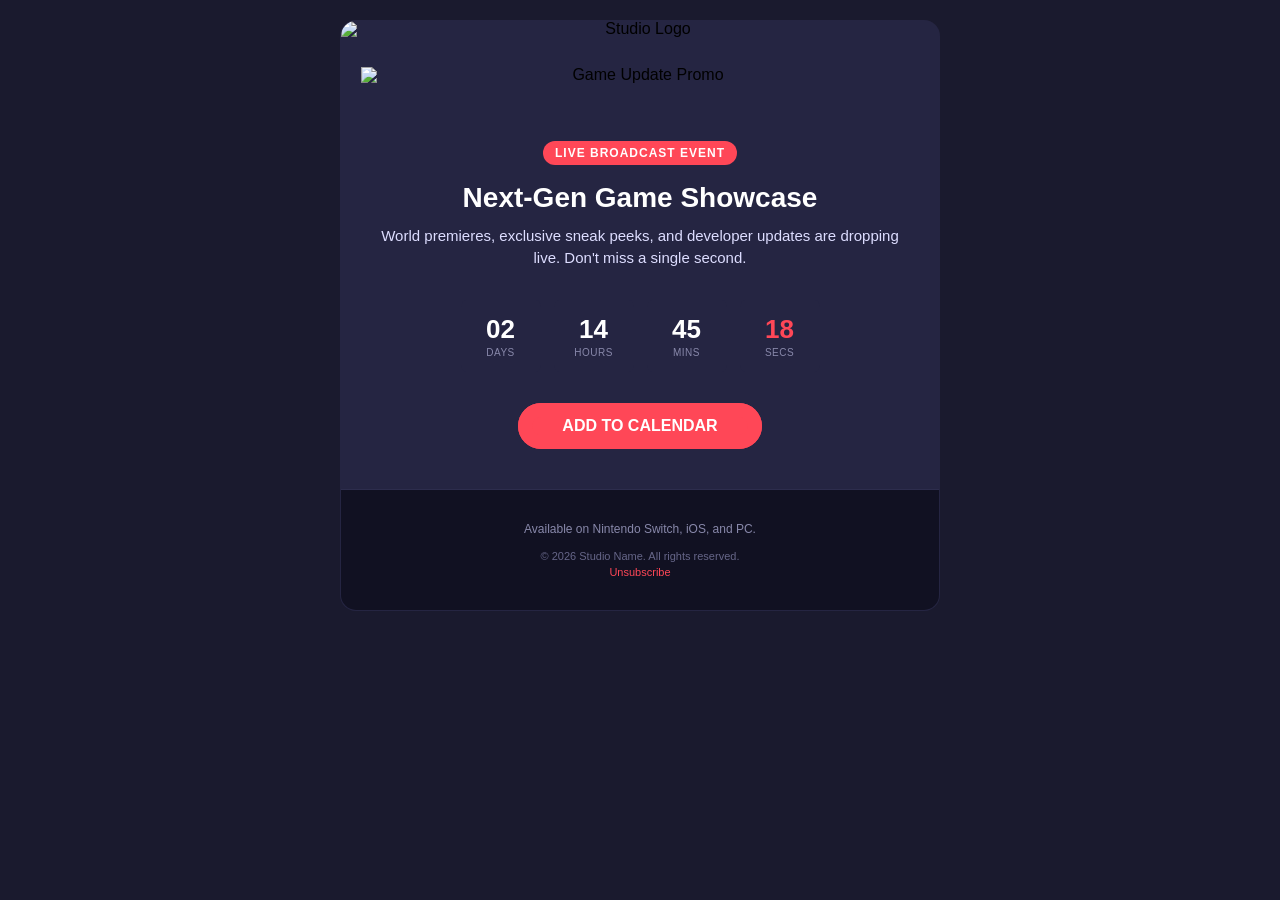
==== emails/live-countdown.html @ d5d8c66b "replaced project c with countdown email" ====
<!DOCTYPE html>
<html lang="en" xmlns:v="urn:schemas-microsoft-com:vml" xmlns:o="urn:schemas-microsoft-com:office:office">
    <head>
        <meta charset="utf-8">
        <meta name="viewport" content="width=device-width, initial-scale=1.0">
        <meta name="x-apple-disable-message-reformatting">
        <!--[if mso]>
        <noscript>
          <xml>
            <o:OfficeDocumentSettings>
              <o:AllowPNG/>
              <o:PixelsPerInch>96</o:PixelsPerInch>
            </o:OfficeDocumentSettings>
          </xml>
        </noscript>
        <![endif]-->
        <title>Live Event Showcase Countdown</title>
        <style>
          /* Reset styles for consistency across email clients */
          html, body { margin: 0 auto !important; padding: 0 !important; height: 100% !important; width: 100% !important; background-color: #1a1a2e; font-family: 'Helvetica Neue', Helvetica, Arial, sans-serif; -webkit-text-size-adjust: 100%; -ms-text-size-adjust: 100%; }
          table, td { mso-table-lspace: 0pt !important; mso-table-rspace: 0pt !important; border-collapse: collapse !important; }
          img { border: 0; height: auto; line-height: 100%; outline: none; text-decoration: none; display: block; }
          a { text-decoration: none; }
          th { font-weight: normal; }
          
          /* Responsive overrides for mobile screens */
          @media screen and (max-width: 600px) {
            .email-container { width: 100% !important; max-width: 100% !important; }
            .col-stack { display: block !important; width: 100% !important; max-width: 100% !important; box-sizing: border-box !important; padding-left: 0 !important; padding-right: 0 !important; }
            .stat-padding { padding-bottom: 15px !important; }
            .stat-spacer { display: none !important; }
            .padding-mobile { padding-left: 20px !important; padding-right: 20px !important; }
            .center-mobile { text-align: center !important; }
          }
      
          /* Force Dark Mode consistency */
          @media (prefers-color-scheme: dark) {
            .dark-bg { background-color: #111122 !important; }
            .dark-text { color: #ffffff !important; }
          }
        </style>
      </head>
      <body class="dark-bg" style="background-color: #1a1a2e; margin: 0; padding: 0; width: 100% !important; -webkit-text-size-adjust: 100%; -ms-text-size-adjust: 100%;">
      
  <!-- HIDDEN PREHEADER TEXT -->
  <div style="display: none; font-size: 1px; line-height: 1px; max-height: 0px; max-width: 0px; opacity: 0; overflow: hidden; mso-hide: all; font-family: sans-serif;">
    Set your alarms! The global showcase broadcast begins shortly. Secure your digital seat.   &zwnj;&nbsp;&zwnj;&nbsp;&zwnj;&nbsp;&zwnj;&nbsp;&zwnj;&nbsp;&zwnj;&nbsp;&zwnj;&nbsp;&zwnj;&nbsp;&zwnj;&nbsp;&zwnj;&nbsp;&zwnj;&nbsp;&zwnj;&nbsp;&zwnj;&nbsp;&zwnj;&nbsp;&zwnj;&nbsp;&zwnj;&nbsp;&zwnj;&nbsp;&zwnj;&nbsp;
 
  </div>

  <table role="presentation" width="100%" cellspacing="0" cellpadding="0" border="0" style="background-color: #1a1a2e;">
    <tr>
      <td align="center" style="padding: 20px 10px;">
        
        <!--[if mso]> 
        <table role="presentation" align="center" width="600" style="width:600px;">
        <tr>
        <td>
        <![endif]-->

        <table role="presentation" width="100%" max-width="600" cellspacing="0" cellpadding="0" border="0" style="background-color: #252542; max-width: 600px; border-radius: 16px; overflow: hidden; border: 1px solid #2d2d4d;" class="email-container">
          
            <!-- HEADER: Logo -->
            <tr>
              <td align="center" style="padding: 0px 0px 30px 0px;">
                <img src="https://media.licdn.com/dms/image/v2/D4E3DAQEwebjljfkAxQ/image-scale_191_1128/image-scale_191_1128/0/1687354787861/sunblink_entertainment_cover?e=1780153200&v=beta&t=H6vJReVIew43sWzj0MPGXM0uVN8tAKWeYG3JqyY-iiA" alt="Studio Logo" width="600" style="width: 100%; max-width: 100%;">
              </td>
            </tr>
  
            <!-- HERO SECTION: Banner Image -->
            <tr>
              <td align="center" style="padding: 0px 20px 20px 20px;">
                <img src="https://assetsio.gnwcdn.com/_keyart01-optimized.png?width=2240&height=1710&fit=bounds&quality=85&format=jpg&auto=webp" alt="Game Update Promo" width="600" style="width: 100%; max-width: 100%;">
              </td>
            </tr>
  

          <!-- CALL TO ACTION INFO -->
          <tr>
            <td align="center" style="padding: 40px 40px 20px 40px;" class="padding-mobile">
              <span style="background-color: #ff4757; color: #ffffff; font-size: 12px; font-weight: bold; padding: 5px 12px; border-radius: 20px; text-transform: uppercase; letter-spacing: 1px;">Live Broadcast Event</span>
              <h1 style="margin: 20px 0 10px 0; color: #ffffff; font-size: 28px; font-weight: 800; line-height: 34px; text-align: center;">Next-Gen Game Showcase</h1>
              <p style="margin: 0; color: #ddddff; font-size: 15px; line-height: 22px; text-align: center;">
                World premieres, exclusive sneak peeks, and developer updates are dropping live. Don't miss a single second.
              </p>
            </td>
          </tr>
                    <!-- DYNAMIC COUNTDOWN TIMER CANVAS -->
                    <tr>
                      <td align="center" style="padding: 10px 40px 30px 40px; font-size: 0;" class="padding-mobile">
                        
                        <!--[if mso]>
                        <table role="presentation" width="360" cellspacing="0" cellpadding="0" border="0" align="center">
                        <tr>
                        <td width="80" valign="top">
                        <![endif]-->
                        
                        <!-- Days Column (Wrapped in dynamic block cell) -->
                        <div class="col-stack timer-padding" style="display: inline-block; width: 80px; vertical-align: top;">
                          <table role="presentation" width="100%" cellspacing="0" cellpadding="0" border="0" style="background-color: #252542; border-radius: 8px;">
                            <tr>
                              <td align="center" style="padding: 15px 5px;">
                                <p style="margin: 0; color: #ffffff; font-family: sans-serif; font-size: 26px; font-weight: bold; line-height: 30px;">02</p>
                                <p style="margin: 3px 0 0 0; color: #8888aa; font-family: sans-serif; font-size: 10px; text-transform: uppercase; letter-spacing: 0.5px;">Days</p>
                              </td>
                            </tr>
                          </table>
                        </div>
          
                        <!--[if mso]>
                        </td>
                        <td width="13" style="width:13px;">&nbsp;</td>
                        <td width="80" valign="top">
                        <![endif]-->
                        <!--[if !mso]><!--><div class="timer-spacer" style="display: inline-block; width: 13px; height: 10px;">&nbsp;</div><!--<![endif]-->
          
                        <!-- Hours Column -->
                        <div class="col-stack timer-padding" style="display: inline-block; width: 80px; vertical-align: top;">
                          <table role="presentation" width="100%" cellspacing="0" cellpadding="0" border="0" style="background-color: #252542; border-radius: 8px;">
                            <tr>
                              <td align="center" style="padding: 15px 5px;">
                                <p style="margin: 0; color: #ffffff; font-family: sans-serif; font-size: 26px; font-weight: bold; line-height: 30px;">14</p>
                                <p style="margin: 3px 0 0 0; color: #8888aa; font-family: sans-serif; font-size: 10px; text-transform: uppercase; letter-spacing: 0.5px;">Hours</p>
                              </td>
                            </tr>
                          </table>
                        </div>
          
                        <!--[if mso]>
                        </td>
                        <td width="13" style="width:13px;">&nbsp;</td>
                        <td width="80" valign="top">
                        <![endif]-->
                        <!--[if !mso]><!--><div class="timer-spacer" style="display: inline-block; width: 13px; height: 10px;">&nbsp;</div><!--<![endif]-->
          
                        <!-- Mins Column -->
                        <div class="col-stack timer-padding" style="display: inline-block; width: 80px; vertical-align: top;">
                          <table role="presentation" width="100%" cellspacing="0" cellpadding="0" border="0" style="background-color: #252542; border-radius: 8px;">
                            <tr>
                              <td align="center" style="padding: 15px 5px;">
                                <p style="margin: 0; color: #ffffff; font-family: sans-serif; font-size: 26px; font-weight: bold; line-height: 30px;">45</p>
                                <p style="margin: 3px 0 0 0; color: #8888aa; font-family: sans-serif; font-size: 10px; text-transform: uppercase; letter-spacing: 0.5px;">Mins</p>
                              </td>
                            </tr>
                          </table>
                        </div>
          
                        <!--[if mso]>
                        </td>
                        <td width="13" style="width:13px;">&nbsp;</td>
                        <td width="80" valign="top">
                        <![endif]-->
                        <!--[if !mso]><!--><div class="timer-spacer" style="display: inline-block; width: 13px; height: 10px;">&nbsp;</div><!--<![endif]-->
          
                        <!-- Secs Column -->
                        <div class="col-stack" style="display: inline-block; width: 80px; vertical-align: top;">
                          <table role="presentation" width="100%" cellspacing="0" cellpadding="0" border="0" style="background-color: #252542; border-radius: 8px;">
                            <tr>
                              <td align="center" style="padding: 15px 5px;">
                                <p style="margin: 0; color: #ff4757; font-family: sans-serif; font-size: 26px; font-weight: bold; line-height: 30px;">18</p>
                                <p style="margin: 3px 0 0 0; color: #8888aa; font-family: sans-serif; font-size: 10px; text-transform: uppercase; letter-spacing: 0.5px;">Secs</p>
                              </td>
                            </tr>
                          </table>
                        </div>
          
                        <!--[if mso]>
                        </td>
                        </tr>
                        </table>
                        <![endif]-->
          
                      </td>
                    </tr>
          
                    <!-- INTERACTIVE CTA BUTTON ROW -->
                    <tr>
                      <td align="center" style="padding: 0px 40px 40px 40px;" class="padding-mobile">
                        <table role="presentation" cellspacing="0" cellpadding="0" border="0" align="center">
                          <tr>
                            <td align="center" style="background-color: #ff4757; border-radius: 25px;">
                              <a href="https://example.com" target="_blank" class="live-button" style="background-color: #ff4757; border: 14px solid #ff4757; padding: 0 30px; color: #ffffff; font-family: sans-serif; font-size: 16px; font-weight: bold; text-decoration: none; display: inline-block; border-radius: 25px; transition: all 0.3s ease;">ADD TO CALENDAR</a>
                            </td>
                          </tr></table></td>
                    </tr>
                    <!-- FOOTER -->
                    <tr>
                     <td align="center" style="background-color: #111122; padding: 30px 20px; border-top: 1px solid #2d2d4d;">
              <p style="margin: 0 0 10px 0; color: #8888aa; font-family: sans-serif; font-size: 12px; line-height: 18px;">Available on Nintendo Switch, iOS, and PC.</p>
              <p style="margin: 0; color: #666688; font-family: sans-serif; font-size: 11px; line-height: 16px;">&copy; 2026 Studio Name. All rights reserved.<br><a href="#" style="color: #ff4757; text-decoration: none;">Unsubscribe</a></p>
            </td>
          </tr>
        </table>
       </td>
     </tr>
    </table> 
    </body>
</html>
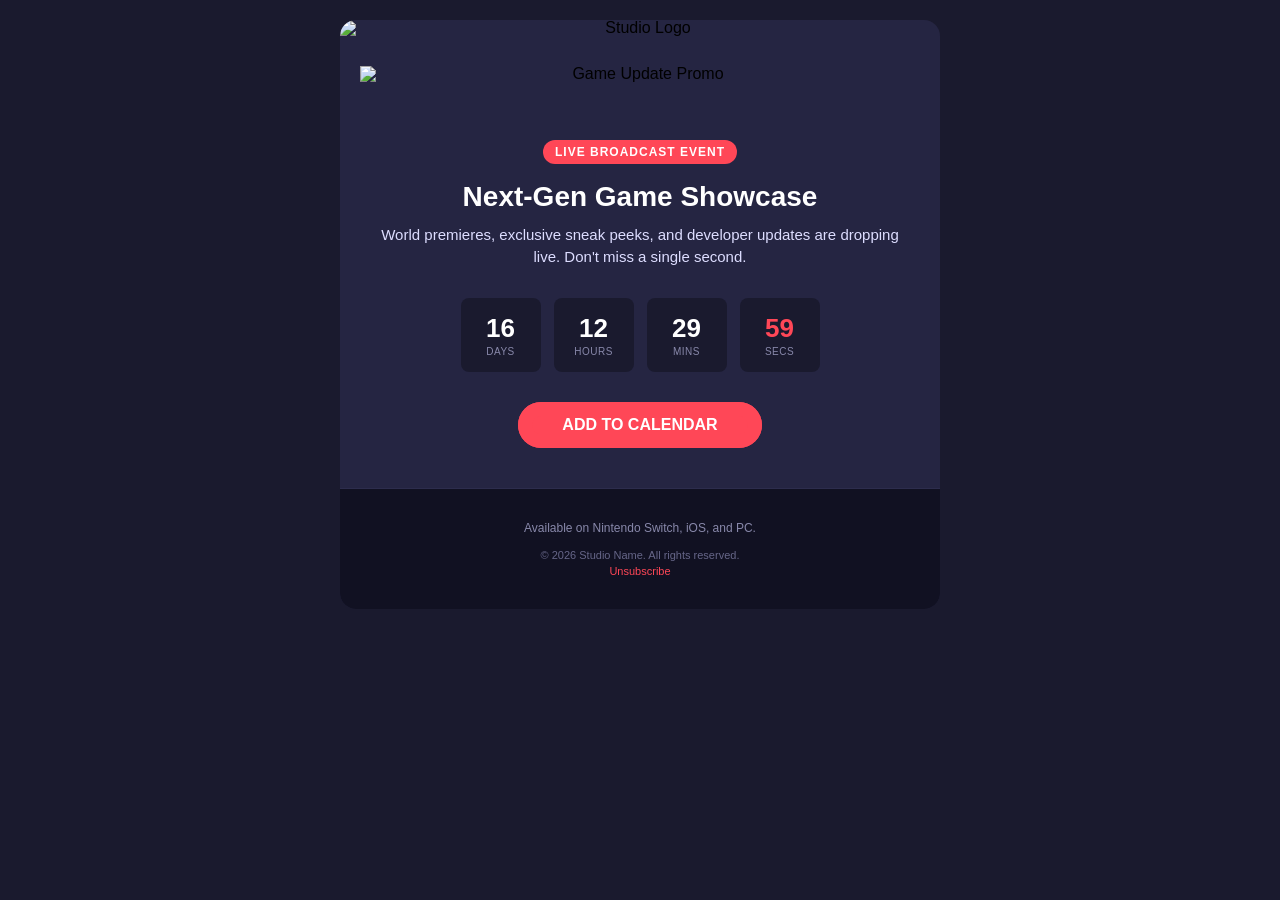
==== commit d4b03e7d: "added project d, revised copy" ====
--- a/emails/live-countdown.html
+++ b/emails/live-countdown.html
@@ -1,80 +1,77 @@
 <!DOCTYPE html>
 <html lang="en" xmlns:v="urn:schemas-microsoft-com:vml" xmlns:o="urn:schemas-microsoft-com:office:office">
-    <head>
-        <meta charset="utf-8">
-        <meta name="viewport" content="width=device-width, initial-scale=1.0">
-        <meta name="x-apple-disable-message-reformatting">
-        <!--[if mso]>
-        <noscript>
-          <xml>
-            <o:OfficeDocumentSettings>
-              <o:AllowPNG/>
-              <o:PixelsPerInch>96</o:PixelsPerInch>
-            </o:OfficeDocumentSettings>
-          </xml>
-        </noscript>
-        <![endif]-->
-        <title>Live Event Showcase Countdown</title>
-        <style>
-          /* Reset styles for consistency across email clients */
-          html, body { margin: 0 auto !important; padding: 0 !important; height: 100% !important; width: 100% !important; background-color: #1a1a2e; font-family: 'Helvetica Neue', Helvetica, Arial, sans-serif; -webkit-text-size-adjust: 100%; -ms-text-size-adjust: 100%; }
-          table, td { mso-table-lspace: 0pt !important; mso-table-rspace: 0pt !important; border-collapse: collapse !important; }
-          img { border: 0; height: auto; line-height: 100%; outline: none; text-decoration: none; display: block; }
-          a { text-decoration: none; }
-          th { font-weight: normal; }
-          
-          /* Responsive overrides for mobile screens */
-          @media screen and (max-width: 600px) {
-            .email-container { width: 100% !important; max-width: 100% !important; }
-            .col-stack { display: block !important; width: 100% !important; max-width: 100% !important; box-sizing: border-box !important; padding-left: 0 !important; padding-right: 0 !important; }
-            .stat-padding { padding-bottom: 15px !important; }
-            .stat-spacer { display: none !important; }
-            .padding-mobile { padding-left: 20px !important; padding-right: 20px !important; }
-            .center-mobile { text-align: center !important; }
-          }
-      
-          /* Force Dark Mode consistency */
-          @media (prefers-color-scheme: dark) {
-            .dark-bg { background-color: #111122 !important; }
-            .dark-text { color: #ffffff !important; }
-          }
-        </style>
-      </head>
-      <body class="dark-bg" style="background-color: #1a1a2e; margin: 0; padding: 0; width: 100% !important; -webkit-text-size-adjust: 100%; -ms-text-size-adjust: 100%;">
-      
-  <!-- HIDDEN PREHEADER TEXT -->
+<head>
+  <meta charset="utf-8">
+  <meta name="viewport" content="width=device-width, initial-scale=1.0">
+  <meta name="x-apple-disable-message-reformatting">
+  <!--[if mso]>
+  <noscript>
+    <xml>
+      <o:OfficeDocumentSettings>
+        <o:AllowPNG/>
+        <o:PixelsPerInch>96</o:PixelsPerInch>
+      </o:OfficeDocumentSettings>
+    </xml>
+  </noscript>
+  <![endif]-->
+  <title>Live Event Showcase Countdown</title>
+  <style>
+    /* Reset styles for consistency across email clients */
+    html, body { margin: 0 auto !important; padding: 0 !important; height: 100% !important; width: 100% !important; background-color: #1a1a2e; font-family: 'Helvetica Neue', Helvetica, Arial, sans-serif; -webkit-text-size-adjust: 100%; -ms-text-size-adjust: 100%; }
+    table, td { mso-table-lspace: 0pt !important; mso-table-rspace: 0pt !important; border-collapse: collapse !important; }
+    img { border: 0; height: auto; line-height: 100%; outline: none; text-decoration: none; display: block; }
+    a { text-decoration: none; }
+    th { font-weight: normal; }
+
+    /* Responsive overrides for mobile screens */
+    @media screen and (max-width: 600px) {
+      .email-container { width: 100% !important; max-width: 100% !important; }
+      .col-stack { display: block !important; width: 100% !important; max-width: 100% !important; box-sizing: border-box !important; padding-left: 0 !important; padding-right: 0 !important; }
+      .timer-padding { padding-bottom: 15px !important; }
+      .timer-spacer { display: none !important; }
+      .padding-mobile { padding-left: 20px !important; padding-right: 20px !important; }
+      .center-mobile { text-align: center !important; }
+    }
+  </style>
+</head>
+<body class="dark-bg" style="background-color: #1a1a2e; margin: 0; padding: 0; width: 100% !important; -webkit-text-size-adjust: 100%; -ms-text-size-adjust: 100%;">
+
+    <!-- HIDDEN PREHEADER TEXT -->
   <div style="display: none; font-size: 1px; line-height: 1px; max-height: 0px; max-width: 0px; opacity: 0; overflow: hidden; mso-hide: all; font-family: sans-serif;">
-    Set your alarms! The global showcase broadcast begins shortly. Secure your digital seat.   &zwnj;&nbsp;&zwnj;&nbsp;&zwnj;&nbsp;&zwnj;&nbsp;&zwnj;&nbsp;&zwnj;&nbsp;&zwnj;&nbsp;&zwnj;&nbsp;&zwnj;&nbsp;&zwnj;&nbsp;&zwnj;&nbsp;&zwnj;&nbsp;&zwnj;&nbsp;&zwnj;&nbsp;&zwnj;&nbsp;&zwnj;&nbsp;&zwnj;&nbsp;&zwnj;&nbsp;
- 
+    Set your alarms! The global showcase broadcast begins shortly. Secure your digital seat. &zwnj;&nbsp;&zwnj;&nbsp;&zwnj;&nbsp;&zwnj;&nbsp;&zwnj;&nbsp;&zwnj;&nbsp;&zwnj;&nbsp;&zwnj;&nbsp;&zwnj;&nbsp;&zwnj;&nbsp;&zwnj;&nbsp;&zwnj;&nbsp;&zwnj;&nbsp;&zwnj;&nbsp;&zwnj;&nbsp;&zwnj;&nbsp;&zwnj;&nbsp;&zwnj;&nbsp;
+  
   </div>
 
-  <table role="presentation" width="100%" cellspacing="0" cellpadding="0" border="0" style="background-color: #1a1a2e;">
+  <!-- Wrapper Table -->
+  <table role="presentation" width="100%" cellspacing="0" cellpadding="0" border="0" style="background-color: #1a1a2e;" class="dark-bg">
     <tr>
       <td align="center" style="padding: 20px 10px;">
         
-        <!--[if mso]> 
+        <!-- Outlook 600px Constraint Wrapper -->
+        <!--[if mso]>
         <table role="presentation" align="center" width="600" style="width:600px;">
         <tr>
         <td>
         <![endif]-->
 
-        <table role="presentation" width="100%" max-width="600" cellspacing="0" cellpadding="0" border="0" style="background-color: #252542; max-width: 600px; border-radius: 16px; overflow: hidden; border: 1px solid #2d2d4d;" class="email-container">
+        <!-- Main Email Container -->
+        <table role="presentation" width="100%" max-width="600" cellspacing="0" cellpadding="0" border="0" style="background-color: #252542; max-width: 600px; border-radius: 16px; overflow: hidden;" class="email-container">
           
-            <!-- HEADER: Logo -->
-            <tr>
-              <td align="center" style="padding: 0px 0px 30px 0px;">
-                <img src="https://media.licdn.com/dms/image/v2/D4E3DAQEwebjljfkAxQ/image-scale_191_1128/image-scale_191_1128/0/1687354787861/sunblink_entertainment_cover?e=1780153200&v=beta&t=H6vJReVIew43sWzj0MPGXM0uVN8tAKWeYG3JqyY-iiA" alt="Studio Logo" width="600" style="width: 100%; max-width: 100%;">
-              </td>
-            </tr>
-  
-            <!-- HERO SECTION: Banner Image -->
-            <tr>
-              <td align="center" style="padding: 0px 20px 20px 20px;">
-                <img src="https://assetsio.gnwcdn.com/_keyart01-optimized.png?width=2240&height=1710&fit=bounds&quality=85&format=jpg&auto=webp" alt="Game Update Promo" width="600" style="width: 100%; max-width: 100%;">
-              </td>
-            </tr>
-  
-
+          <!-- HEADER: Logo -->
+          <tr>
+            <td align="center" style="padding: 0px 0px 30px 0px;">
+              <img src="https://media.licdn.com/dms/image/v2/D4E3DAQEwebjljfkAxQ/image-scale_191_1128/image-scale_191_1128/0/1687354787861/sunblink_entertainment_cover?e=1780153200&v=beta&t=H6vJReVIew43sWzj0MPGXM0uVN8tAKWeYG3JqyY-iiA" alt="Studio Logo" width="600" style="width: 100%; max-width: 100%;">
+            </td>
+          </tr>
+
+          <!-- HERO SECTION: Banner Image -->
+          <tr>
+            <td align="center" style="padding: 0px 20px 20px 20px;">
+              <img src="https://assetsio.gnwcdn.com/_keyart01-optimized.png?width=2240&height=1710&fit=bounds&quality=85&format=jpg&auto=webp" alt="Game Update Promo" width="600" style="width: 100%; max-width: 100%;">
+            </td>
+          </tr>
+
+          
           <!-- CALL TO ACTION INFO -->
           <tr>
             <td align="center" style="padding: 40px 40px 20px 40px;" class="padding-mobile">
@@ -85,98 +82,102 @@
               </p>
             </td>
           </tr>
-                    <!-- DYNAMIC COUNTDOWN TIMER CANVAS -->
-                    <tr>
-                      <td align="center" style="padding: 10px 40px 30px 40px; font-size: 0;" class="padding-mobile">
-                        
-                        <!--[if mso]>
-                        <table role="presentation" width="360" cellspacing="0" cellpadding="0" border="0" align="center">
-                        <tr>
-                        <td width="80" valign="top">
-                        <![endif]-->
-                        
-                        <!-- Days Column (Wrapped in dynamic block cell) -->
-                        <div class="col-stack timer-padding" style="display: inline-block; width: 80px; vertical-align: top;">
-                          <table role="presentation" width="100%" cellspacing="0" cellpadding="0" border="0" style="background-color: #252542; border-radius: 8px;">
-                            <tr>
-                              <td align="center" style="padding: 15px 5px;">
-                                <p style="margin: 0; color: #ffffff; font-family: sans-serif; font-size: 26px; font-weight: bold; line-height: 30px;">02</p>
-                                <p style="margin: 3px 0 0 0; color: #8888aa; font-family: sans-serif; font-size: 10px; text-transform: uppercase; letter-spacing: 0.5px;">Days</p>
-                              </td>
-                            </tr>
-                          </table>
-                        </div>
-          
-                        <!--[if mso]>
-                        </td>
-                        <td width="13" style="width:13px;">&nbsp;</td>
-                        <td width="80" valign="top">
-                        <![endif]-->
-                        <!--[if !mso]><!--><div class="timer-spacer" style="display: inline-block; width: 13px; height: 10px;">&nbsp;</div><!--<![endif]-->
-          
-                        <!-- Hours Column -->
-                        <div class="col-stack timer-padding" style="display: inline-block; width: 80px; vertical-align: top;">
-                          <table role="presentation" width="100%" cellspacing="0" cellpadding="0" border="0" style="background-color: #252542; border-radius: 8px;">
-                            <tr>
-                              <td align="center" style="padding: 15px 5px;">
-                                <p style="margin: 0; color: #ffffff; font-family: sans-serif; font-size: 26px; font-weight: bold; line-height: 30px;">14</p>
-                                <p style="margin: 3px 0 0 0; color: #8888aa; font-family: sans-serif; font-size: 10px; text-transform: uppercase; letter-spacing: 0.5px;">Hours</p>
-                              </td>
-                            </tr>
-                          </table>
-                        </div>
-          
-                        <!--[if mso]>
-                        </td>
-                        <td width="13" style="width:13px;">&nbsp;</td>
-                        <td width="80" valign="top">
-                        <![endif]-->
-                        <!--[if !mso]><!--><div class="timer-spacer" style="display: inline-block; width: 13px; height: 10px;">&nbsp;</div><!--<![endif]-->
-          
-                        <!-- Mins Column -->
-                        <div class="col-stack timer-padding" style="display: inline-block; width: 80px; vertical-align: top;">
-                          <table role="presentation" width="100%" cellspacing="0" cellpadding="0" border="0" style="background-color: #252542; border-radius: 8px;">
-                            <tr>
-                              <td align="center" style="padding: 15px 5px;">
-                                <p style="margin: 0; color: #ffffff; font-family: sans-serif; font-size: 26px; font-weight: bold; line-height: 30px;">45</p>
-                                <p style="margin: 3px 0 0 0; color: #8888aa; font-family: sans-serif; font-size: 10px; text-transform: uppercase; letter-spacing: 0.5px;">Mins</p>
-                              </td>
-                            </tr>
-                          </table>
-                        </div>
-          
-                        <!--[if mso]>
-                        </td>
-                        <td width="13" style="width:13px;">&nbsp;</td>
-                        <td width="80" valign="top">
-                        <![endif]-->
-                        <!--[if !mso]><!--><div class="timer-spacer" style="display: inline-block; width: 13px; height: 10px;">&nbsp;</div><!--<![endif]-->
-          
-                        <!-- Secs Column -->
-                        <div class="col-stack" style="display: inline-block; width: 80px; vertical-align: top;">
-                          <table role="presentation" width="100%" cellspacing="0" cellpadding="0" border="0" style="background-color: #252542; border-radius: 8px;">
-                            <tr>
-                              <td align="center" style="padding: 15px 5px;">
-                                <p style="margin: 0; color: #ff4757; font-family: sans-serif; font-size: 26px; font-weight: bold; line-height: 30px;">18</p>
-                                <p style="margin: 3px 0 0 0; color: #8888aa; font-family: sans-serif; font-size: 10px; text-transform: uppercase; letter-spacing: 0.5px;">Secs</p>
-                              </td>
-                            </tr>
-                          </table>
-                        </div>
-          
-                        <!--[if mso]>
-                        </td>
-                        </tr>
-                        </table>
-                        <![endif]-->
-          
-                      </td>
-                    </tr>
-          
-                    <!-- INTERACTIVE CTA BUTTON ROW -->
-                    <tr>
-                      <td align="center" style="padding: 0px 40px 40px 40px;" class="padding-mobile">
-                        <table role="presentation" cellspacing="0" cellpadding="0" border="0" align="center">
+
+          <!-- DYNAMIC COUNTDOWN TIMER CANVAS -->
+          <tr>
+            <td align="center" style="padding: 10px 40px 30px 40px; font-size: 0; text-align: center;" class="padding-mobile">
+              
+              <!--[if mso]>
+              <table role="presentation" width="360" cellspacing="0" cellpadding="0" border="0" align="center">
+              <tr>
+              <td width="80" valign="top">
+              <![endif]-->
+              
+              <!-- Days Container -->
+              <div class="col-stack timer-padding" style="display: inline-block; width: 80px; vertical-align: top;">
+                <table role="presentation" width="100%" cellspacing="0" cellpadding="0" border="0" style="background-color: #1a1a2e; border-radius: 8px;">
+                  <tr>
+                    <td align="center" style="padding: 15px 5px;">
+                      <p style="margin: 0; color: #ffffff; font-family: sans-serif; font-size: 26px; font-weight: bold; line-height: 30px;">00</p>
+                      <p style="margin: 3px 0 0 0; color: #8888aa; font-family: sans-serif; font-size: 10px; text-transform: uppercase; letter-spacing: 0.5px;">Days</p>
+                    </td>
+                  </tr>
+                </table>
+              </div>
+
+              <!--[if mso]>
+              </td>
+              <td width="13" style="width:13px;">&nbsp;</td>
+              <td width="80" valign="top">
+              <![endif]-->
+              <!--[if !mso]><!--><div class="timer-spacer" style="display: inline-block; width: 13px; height: 10px;">&nbsp;</div><!--<![endif]-->
+
+              <!-- Hours Container -->
+              <div class="col-stack timer-padding" style="display: inline-block; width: 80px; vertical-align: top;">
+                <table role="presentation" width="100%" cellspacing="0" cellpadding="0" border="0" style="background-color: #1a1a2e; border-radius: 8px;">
+                  <tr>
+                    <td align="center" style="padding: 15px 5px;">
+                      <p style="margin: 0; color: #ffffff; font-family: sans-serif; font-size: 26px; font-weight: bold; line-height: 30px;">00</p>
+                      <p style="margin: 3px 0 0 0; color: #8888aa; font-family: sans-serif; font-size: 10px; text-transform: uppercase; letter-spacing: 0.5px;">Hours</p>
+                    </td>
+                  </tr>
+                </table>
+              </div>
+
+              <!--[if mso]>
+              </td>
+              <td width="13" style="width:13px;">&nbsp;</td>
+              <td width="80" valign="top">
+              <![endif]-->
+              <!--[if !mso]><!--><div class="timer-spacer" style="display: inline-block; width: 13px; height: 10px;">&nbsp;</div><!--<![endif]-->
+
+              <!-- Mins Container -->
+              <div class="col-stack timer-padding" style="display: inline-block; width: 80px; vertical-align: top;">
+                <table role="presentation" width="100%" cellspacing="0" cellpadding="0" border="0" style="background-color: #1a1a2e; border-radius: 8px;">
+                  <tr>
+                    <td align="center" style="padding: 15px 5px;">
+                      <p style="margin: 0; color: #ffffff; font-family: sans-serif; font-size: 26px; font-weight: bold; line-height: 30px;">00</p>
+                      <p style="margin: 3px 0 0 0; color: #8888aa; font-family: sans-serif; font-size: 10px; text-transform: uppercase; letter-spacing: 0.5px;">Mins</p>
+                    </td>
+                  </tr>
+                </table>
+              </div>
+
+              <!--[if mso]>
+              </td>
+              <td width="13" style="width:13px;">&nbsp;</td>
+              <td width="80" valign="top">
+              <![endif]-->
+              <!--[if !mso]><!--><div class="timer-spacer" style="display: inline-block; width: 13px; height: 10px;">&nbsp;</div><!--<![endif]-->
+
+              <!-- Secs Container -->
+              <div class="col-stack" style="display: inline-block; width: 80px; vertical-align: top;">
+                <table role="presentation" width="100%" cellspacing="0" cellpadding="0" border="0" style="background-color: #1a1a2e; border-radius: 8px;">
+                  <tr>
+                    <td align="center" style="padding: 15px 5px;">
+                      <p style="margin: 0; color: #ff4757; font-family: sans-serif; font-size: 26px; font-weight: bold; line-height: 30px;">00</p>
+                      <p style="margin: 3px 0 0 0; color: #8888aa; font-family: sans-serif; font-size: 10px; text-transform: uppercase; letter-spacing: 0.5px;">Secs</p>
+                    </td>
+                  </tr>
+                </table>
+              </div>
+
+              <!--[if mso]>
+              }
+              </table>
+              <![endif]-->
+
+            </td>
+          </tr>
+
+          <!-- INTERACTIVE CTA BUTTON ROW (Sanitized & Corrected Structure) -->
+          <tr>
+            <td align="center" style="padding: 0px 40px 40px 40px;" class="padding-mobile">
+              <table role="presentation" cellspacing="0" cellpadding="0" border="0" align="center">
+                <tr>
+                  <td align="center" style="background-color: #ff4757; border-radius: 25px;">
+
+                    <!-- ADD TO CALENDAR BUTTON -->
                           <tr>
                             <td align="center" style="background-color: #ff4757; border-radius: 25px;">
                               <a href="https://example.com" target="_blank" class="live-button" style="background-color: #ff4757; border: 14px solid #ff4757; padding: 0 30px; color: #ffffff; font-family: sans-serif; font-size: 16px; font-weight: bold; text-decoration: none; display: inline-block; border-radius: 25px; transition: all 0.3s ease;">ADD TO CALENDAR</a>
@@ -193,6 +194,42 @@
         </table>
        </td>
      </tr>
-    </table> 
+    </table>
+    <!-- JavaScript to animate the browser preview grid live -->
+    <script>
+      // Set target date to 14 days, 60 hours, 30 minutes from right now
+      const targetDate = new Date();
+      targetDate.setDate(targetDate.getDate() + 14);
+      targetDate.setHours(targetDate.getHours() + 60);
+      targetDate.setMinutes(targetDate.getMinutes() + 30);
+  
+      function updateTimer() {
+        const now = new Date().getTime();
+        const difference = targetDate - now;
+  
+        if (difference <= 0) {
+          clearInterval(timerInterval);
+          return;
+        }
+  
+        // Time calculations
+        const days = Math.floor(difference / (1000 * 60 * 60 * 24));
+        const hours = Math.floor((difference % (1000 * 60 * 60 * 24)) / (1000 * 60 * 60));
+        const mins = Math.floor((difference % (1000 * 60 * 60)) / (1000 * 60));
+        const secs = Math.floor((difference % (1000 * 60)) / 1000);
+  
+        // Map values to DOM nodes (adding leading zeroes)
+        document.querySelectorAll('.col-stack p[style*="font-size: 26px"]').forEach((el, index) => {
+          if (index === 0) el.innerText = days < 10 ? '0' + days : days;
+          if (index === 1) el.innerText = hours < 10 ? '0' + hours : hours;
+          if (index === 2) el.innerText = mins < 10 ? '0' + mins : mins;
+          if (index === 3) el.innerText = secs < 10 ? '0' + secs : secs;
+        });
+      }
+  
+      const timerInterval = setInterval(updateTimer, 1000);
+      updateTimer(); // Run instantly on window launch
+    </script>
+   
     </body>
-</html>+</html>
